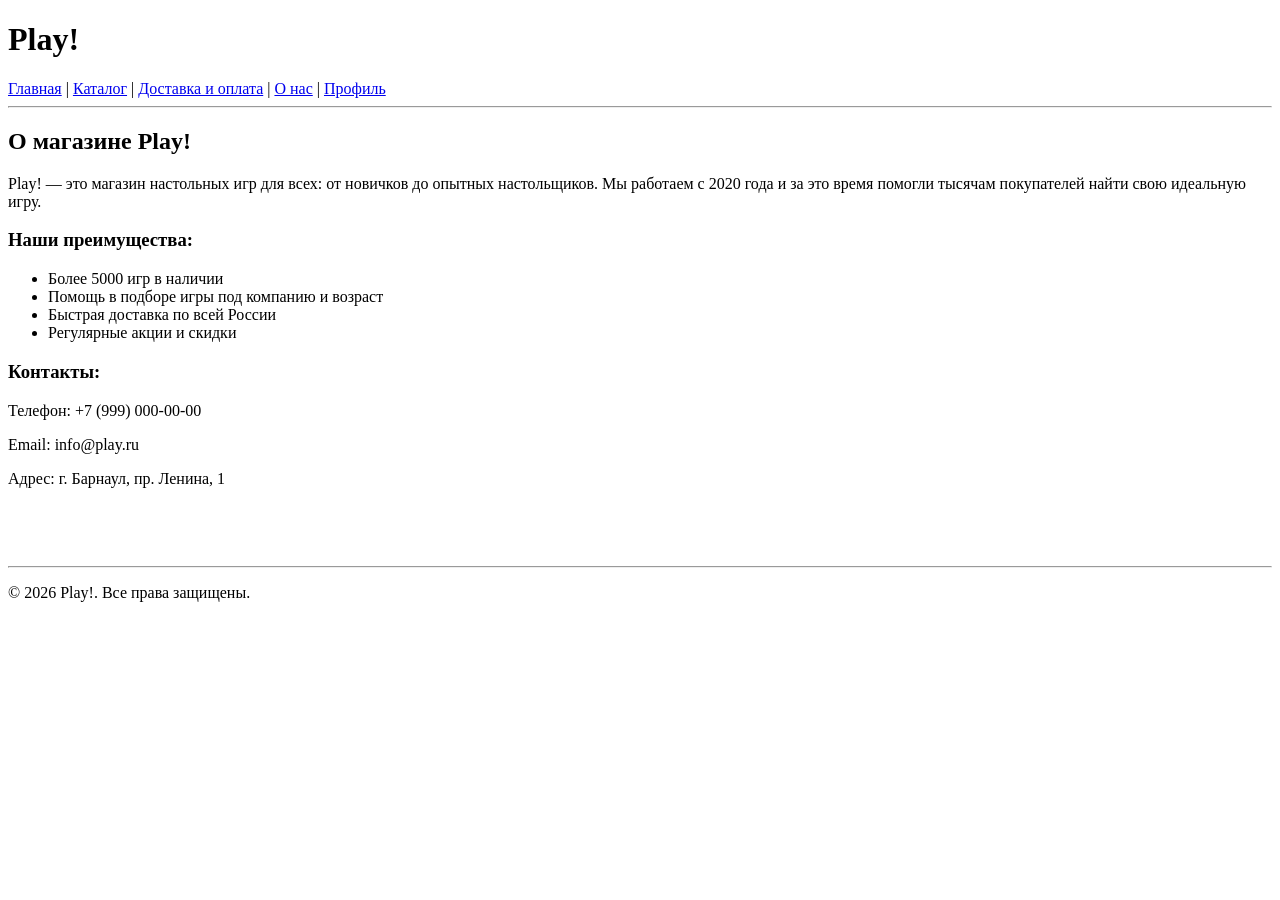
==== www/about.html @ 695b334e "шаблон" ====
<!DOCTYPE html>
<html lang="ru">
<head>
    <meta charset="UTF-8">
    <title>Play! - О нас</title>
</head>
<body>

    <header>
        <h1>Play!</h1>
        <nav>
            <a href="index.html">Главная</a> |
            <a href="catalog.html">Каталог</a> |
            <a href="delivery.html">Доставка и оплата</a> |
            <a href="about.html">О нас</a> |
            <a href="profile.html">Профиль</a>
        </nav>
        <hr>
    </header>

    <main>
        <h2>О магазине Play!</h2>
        <p>Play! — это магазин настольных игр для всех: от новичков до опытных настольщиков. Мы работаем с 2020 года и за это время помогли тысячам покупателей найти свою идеальную игру.</p>

        <h3>Наши преимущества:</h3>
        <ul>
            <li>Более 5000 игр в наличии</li>
            <li>Помощь в подборе игры под компанию и возраст</li>
            <li>Быстрая доставка по всей России</li>
            <li>Регулярные акции и скидки</li>
        </ul>

        <h3>Контакты:</h3>
        <p>Телефон: +7 (999) 000-00-00</p>
        <p>Email: info@play.ru</p>
        <p>Адрес: г. Барнаул, пр. Ленина, 1</p>
    </main>

    <br><br><br>
    <footer>
        <hr>
        <p>&copy; 2026 Play!. Все права защищены.</p>
    </footer>
</body>
</html>
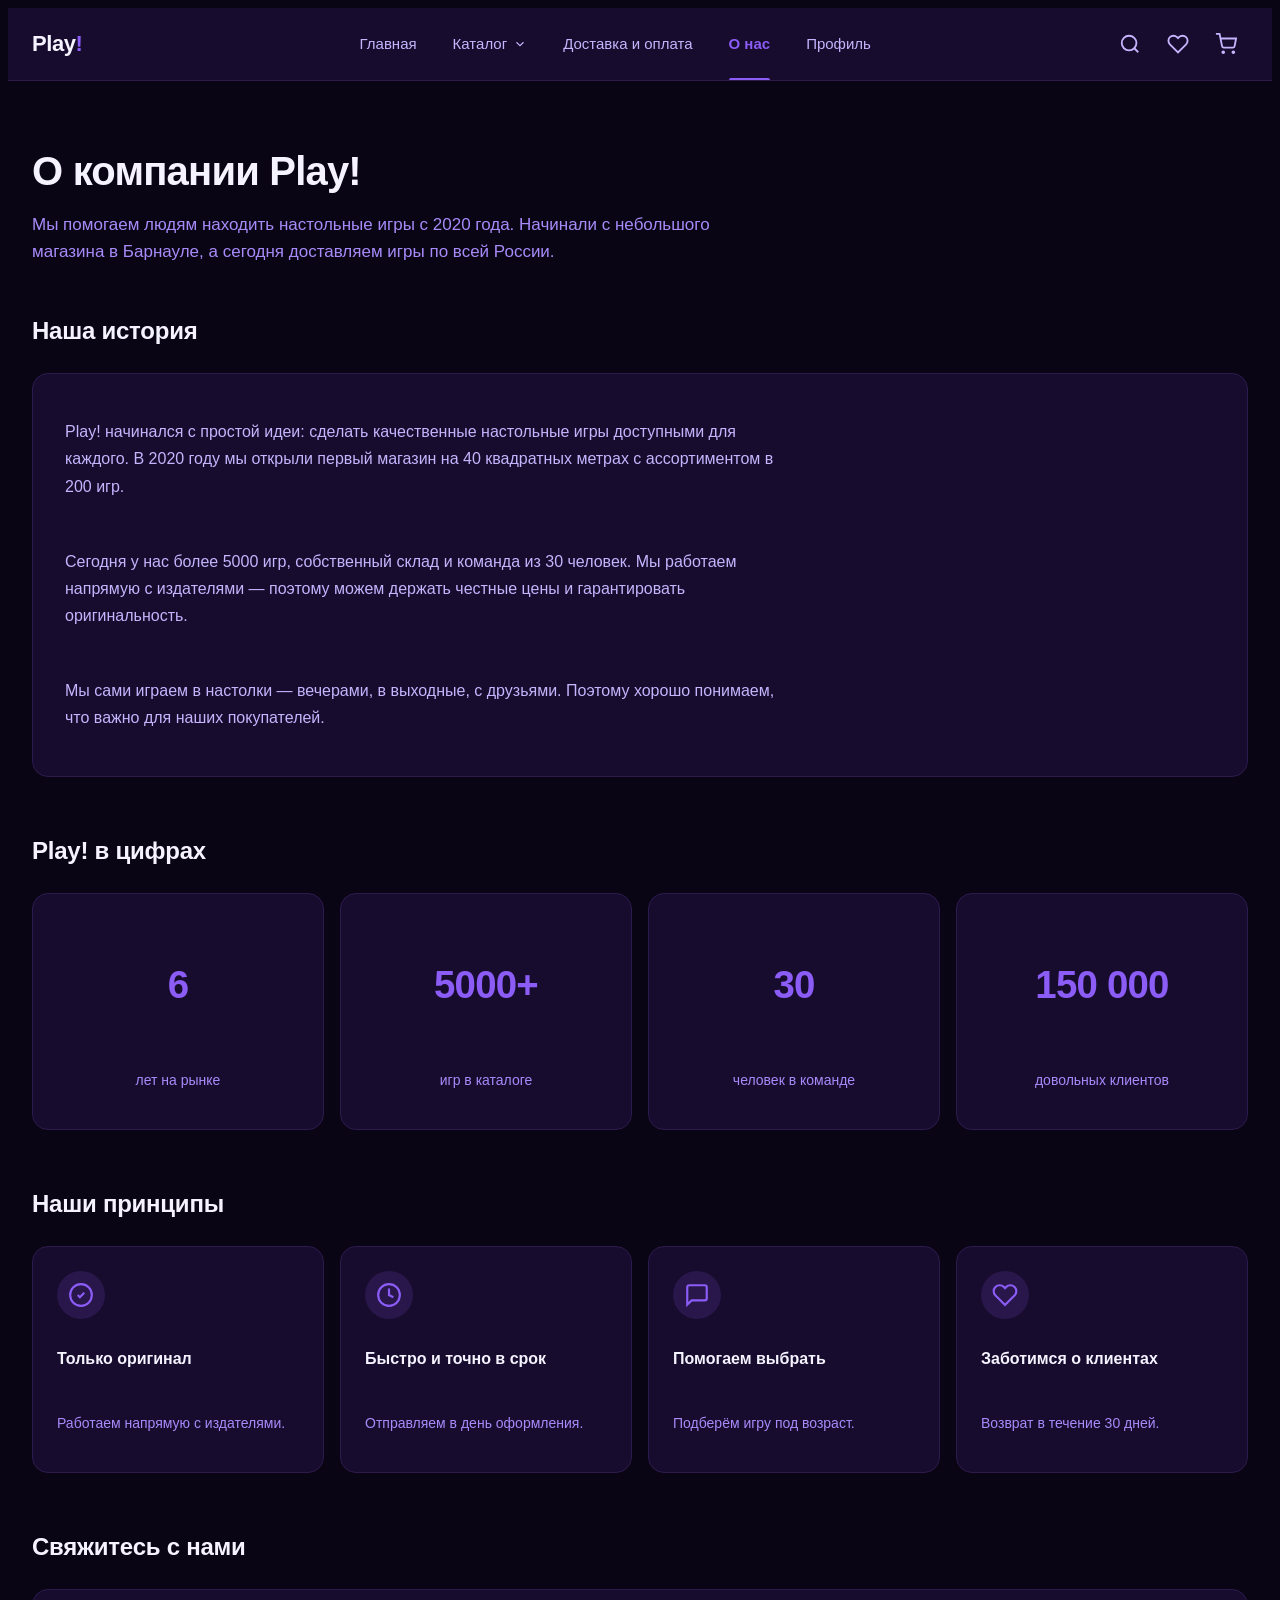
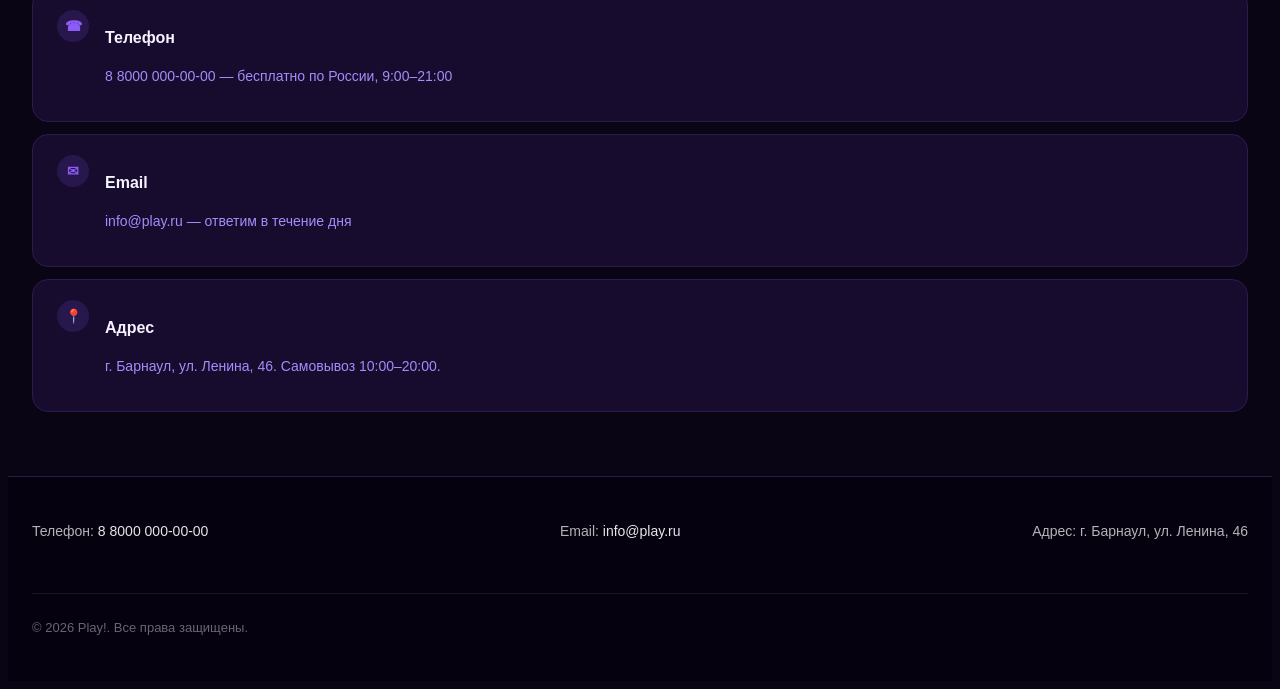
==== commit fac79a75: "были добавлены новые файлы" ====
--- a/www/about.html
+++ b/www/about.html
@@ -2,44 +2,127 @@
 <html lang="ru">
 <head>
     <meta charset="UTF-8">
+    <meta name="viewport" content="width=device-width, initial-scale=1.0">
     <title>Play! - О нас</title>
+    <link rel="stylesheet" href="../css/style.css">
 </head>
 <body>
 
-    <header>
-        <h1>Play!</h1>
-        <nav>
-            <a href="index.html">Главная</a> |
-            <a href="catalog.html">Каталог</a> |
-            <a href="delivery.html">Доставка и оплата</a> |
-            <a href="about.html">О нас</a> |
-            <a href="profile.html">Профиль</a>
-        </nav>
-        <hr>
+    <header class="header">
+        <div class="container header__container">
+            <a href="index.html" class="logo">
+                <span class="logo__title">Play<span class="logo__accent">!</span></span>
+            </a>
+            <nav class="nav">
+                <ul class="nav__list">
+                    <li class="nav__item"><a href="index.html" class="nav__link">Главная</a></li>
+                    <li class="nav__item nav__item--dropdown">
+                        <button type="button" class="catalog-toggle" id="catalog-toggle" aria-expanded="false">
+                            Каталог
+                            <svg class="catalog-toggle__chevron" viewBox="0 0 24 24" fill="none" stroke="currentColor" stroke-width="2"><polyline points="6 9 12 15 18 9"></polyline></svg>
+                        </button>
+                        <div class="catalog-panel" id="catalog-panel">
+                            <div class="catalog-categories">
+                                <a href="catalog.html?genre=strategy" class="catalog-categories__item">Стратегии</a>
+                                <a href="catalog.html?genre=card" class="catalog-categories__item">Карточные</a>
+                                <a href="catalog.html?genre=family" class="catalog-categories__item">Семейные</a>
+                                <a href="catalog.html?genre=puzzle" class="catalog-categories__item">Головоломки</a>
+                                <a href="catalog.html?genre=party" class="catalog-categories__item">Для вечеринок</a>
+                                <a href="catalog.html" class="catalog-categories__item">Другие</a>
+                            </div>
+                        </div>
+                    </li>
+                    <li class="nav__item"><a href="delivery.html" class="nav__link">Доставка и оплата</a></li>
+                    <li class="nav__item"><a href="about.html" class="nav__link nav__link--active">О нас</a></li>
+                    <li class="nav__item"><a href="profile.html" class="nav__link">Профиль</a></li>
+                </ul>
+            </nav>
+            <div class="actions">
+                <!-- Поиск -->
+                <div class="search">
+                    <form class="search__form" id="search-form">
+                        <input type="text" class="search__input" id="search-input" placeholder="Поиск игр...">
+                        <button type="submit" class="search__submit" aria-label="Найти">
+                            <svg viewBox="0 0 24 24" fill="none" stroke="currentColor" stroke-width="2"><circle cx="11" cy="11" r="8"></circle><line x1="21" y1="21" x2="16.65" y2="16.65"></line></svg>
+                        </button>
+                    </form>
+                    <button type="button" class="icon-btn" id="search-toggle" aria-label="Поиск">
+                        <svg class="icon-btn__icon" viewBox="0 0 24 24" fill="none" stroke="currentColor" stroke-width="2"><circle cx="11" cy="11" r="8"></circle><line x1="21" y1="21" x2="16.65" y2="16.65"></line></svg>
+                    </button>
+                </div>
+                
+                <a href="favorites.html" class="icon-btn" aria-label="Избранное">
+                    <svg class="icon-btn__icon" viewBox="0 0 24 24" fill="none" stroke="currentColor" stroke-width="2">
+                        <path d="M20.84 4.61a5.5 5.5 0 0 0-7.78 0L12 5.67l-1.06-1.06a5.5 5.5 0 0 0-7.78 7.78l1.06 1.06L12 21.23l7.78-7.78 1.06-1.06a5.5 5.5 0 0 0 0-7.78z"></path>
+                    </svg>
+                </a>
+                    <!-- Корзина -->
+                    <button type="button" class="icon-btn" aria-label="Корзина">
+                        <svg class="icon-btn__icon" viewBox="0 0 24 24" fill="none" stroke="currentColor" stroke-width="2"><circle cx="9" cy="21" r="1"></circle><circle cx="20" cy="21" r="1"></circle><path d="M1 1h4l2.68 13.39a2 2 0 0 0 2 1.61h9.72a2 2 0 0 0 2-1.61L23 6H6"></path></svg>
+                    </button>
+                </div>
+            </div>
     </header>
 
-    <main>
-        <h2>О магазине Play!</h2>
-        <p>Play! — это магазин настольных игр для всех: от новичков до опытных настольщиков. Мы работаем с 2020 года и за это время помогли тысячам покупателей найти свою идеальную игру.</p>
+    <main class="page">
+        <div class="container">
+            <h1 class="page__title">О компании Play!</h1>
+            <p class="page__lead">Мы помогаем людям находить настольные игры с 2020 года. Начинали с небольшого магазина в Барнауле, а сегодня доставляем игры по всей России.</p>
 
-        <h3>Наши преимущества:</h3>
-        <ul>
-            <li>Более 5000 игр в наличии</li>
-            <li>Помощь в подборе игры под компанию и возраст</li>
-            <li>Быстрая доставка по всей России</li>
-            <li>Регулярные акции и скидки</li>
-        </ul>
+            <section class="page__section">
+                <h2 class="page__subtitle">Наша история</h2>
+                <div class="story">
+                    <div class="story__content">
+                        <p class="story__text">Play! начинался с простой идеи: сделать качественные настольные игры доступными для каждого. В 2020 году мы открыли первый магазин на 40 квадратных метрах с ассортиментом в 200 игр.</p>
+                        <p class="story__text">Сегодня у нас более 5000 игр, собственный склад и команда из 30 человек. Мы работаем напрямую с издателями — поэтому можем держать честные цены и гарантировать оригинальность.</p>
+                        <p class="story__text">Мы сами играем в настолки — вечерами, в выходные, с друзьями. Поэтому хорошо понимаем, что важно для наших покупателей.</p>
+                    </div>
+                </div>
+            </section>
 
-        <h3>Контакты:</h3>
-        <p>Телефон: +7 (999) 000-00-00</p>
-        <p>Email: info@play.ru</p>
-        <p>Адрес: г. Барнаул, пр. Ленина, 1</p>
+            <section class="page__section">
+                <h2 class="page__subtitle">Play! в цифрах</h2>
+                <div class="stats">
+                    <div class="stats__item"><p class="stats__value">6</p><p class="stats__label">лет на рынке</p></div>
+                    <div class="stats__item"><p class="stats__value">5000+</p><p class="stats__label">игр в каталоге</p></div>
+                    <div class="stats__item"><p class="stats__value">30</p><p class="stats__label">человек в команде</p></div>
+                    <div class="stats__item"><p class="stats__value">150 000</p><p class="stats__label">довольных клиентов</p></div>
+                </div>
+            </section>
+
+            <section class="page__section">
+                <h2 class="page__subtitle">Наши принципы</h2>
+                <div class="cards">
+                    <div class="card"><div class="card__icon"><svg viewBox="0 0 24 24" fill="none" stroke="currentColor" stroke-width="2"><path d="M9 12l2 2 4-4"></path><circle cx="12" cy="12" r="10"></circle></svg></div><p class="card__title">Только оригинал</p><p class="card__text">Работаем напрямую с издателями.</p></div>
+                    <div class="card"><div class="card__icon"><svg viewBox="0 0 24 24" fill="none" stroke="currentColor" stroke-width="2"><circle cx="12" cy="12" r="10"></circle><polyline points="12 6 12 12 16 14"></polyline></svg></div><p class="card__title">Быстро и точно в срок</p><p class="card__text">Отправляем в день оформления.</p></div>
+                    <div class="card"><div class="card__icon"><svg viewBox="0 0 24 24" fill="none" stroke="currentColor" stroke-width="2"><path d="M21 15a2 2 0 0 1-2 2H7l-4 4V5a2 2 0 0 1 2-2h14a2 2 0 0 1 2 2z"></path></svg></div><p class="card__title">Помогаем выбрать</p><p class="card__text">Подберём игру под возраст.</p></div>
+                    <div class="card"><div class="card__icon"><svg viewBox="0 0 24 24" fill="none" stroke="currentColor" stroke-width="2"><path d="M20.84 4.61a5.5 5.5 0 0 0-7.78 0L12 5.67l-1.06-1.06a5.5 5.5 0 0 0-7.78 7.78l1.06 1.06L12 21.23l7.78-7.78 1.06-1.06a5.5 5.5 0 0 0 0-7.78z"></path></svg></div><p class="card__title">Заботимся о клиентах</p><p class="card__text">Возврат в течение 30 дней.</p></div>
+                </div>
+            </section>
+
+            <section class="page__section">
+                <h2 class="page__subtitle">Свяжитесь с нами</h2>
+                <div class="info-list">
+                    <div class="info-list__item"><div class="info-list__mark">☎</div><div><p class="info-list__title">Телефон</p><p class="info-list__text">8 8000 000-00-00 — бесплатно по России, 9:00–21:00</p></div></div>
+                    <div class="info-list__item"><div class="info-list__mark">✉</div><div><p class="info-list__title">Email</p><p class="info-list__text">info@play.ru — ответим в течение дня</p></div></div>
+                    <div class="info-list__item"><div class="info-list__mark">📍</div><div><p class="info-list__title">Адрес</p><p class="info-list__text">г. Барнаул, ул. Ленина, 46. Самовывоз 10:00–20:00.</p></div></div>
+                </div>
+            </section>
+        </div>
     </main>
 
-    <br><br><br>
-    <footer>
-        <hr>
-        <p>&copy; 2026 Play!. Все права защищены.</p>
+    <footer class="footer">
+        <div class="container footer__container">
+            <div class="footer__contacts">
+                <p class="footer__text">Телефон: <a href="tel:+79990000000" class="footer__link">8 8000 000-00-00</a></p>
+                <p class="footer__text">Email: <a href="mailto:info@play.ru" class="footer__link">info@play.ru</a></p>
+                <p class="footer__text">Адрес: г. Барнаул, ул. Ленина, 46</p>
+            </div>
+            <p class="footer__copyright">&copy; 2026 Play!. Все права защищены.</p>
+        </div>
     </footer>
+
+    <script src="../js/catalog.js"></script>
+    <script src="../js/search.js"></script>
 </body>
 </html>
--- a/css/style.css
+++ b/css/style.css
@@ -0,0 +1,1508 @@
+@charset "UTF-8";
+*::before,
+*::after {
+  box-sizing: border-box;
+  margin: 0;
+  padding: 0;
+}
+
+body {
+  font-family: "Inter", -apple-system, BlinkMacSystemFont, "Segoe UI", sans-serif;
+  font-size: 16px;
+  line-height: 1.5;
+  color: #f5f3ff;
+  background: #0a0514;
+  -webkit-font-smoothing: antialiased;
+  -moz-osx-font-smoothing: grayscale;
+}
+
+a {
+  color: inherit;
+  text-decoration: none;
+}
+
+ul {
+  list-style: none;
+}
+
+img {
+  display: block;
+  max-width: 100%;
+}
+
+button {
+  font: inherit;
+  color: inherit;
+  background: none;
+  border: none;
+  cursor: pointer;
+}
+
+.container {
+  max-width: 1240px;
+  margin: 0 auto;
+  padding: 0 24px;
+}
+
+::-webkit-scrollbar {
+  width: 10px;
+  height: 10px;
+}
+
+::-webkit-scrollbar-track {
+  background: transparent;
+}
+
+::-webkit-scrollbar-thumb {
+  background: transparent;
+  border-radius: 999px;
+  -webkit-transition: background 0.3s ease;
+  transition: background 0.3s ease;
+}
+
+body:hover ::-webkit-scrollbar-thumb {
+  background: #2d1b4e;
+}
+
+::-webkit-scrollbar-thumb:hover {
+  background: #8b5cf6;
+}
+
+.header {
+  position: sticky;
+  top: 0;
+  z-index: 100;
+  background: #170b2e;
+  border-bottom: 1px solid #2d1b4e;
+}
+.header__container {
+  display: flex;
+  align-items: center;
+  justify-content: space-between;
+  gap: 40px;
+  height: 72px;
+}
+
+.logo {
+  display: flex;
+  align-items: center;
+  gap: 10px;
+  flex-shrink: 0;
+}
+.logo__title {
+  font-size: 1.375rem;
+  font-weight: 800;
+  line-height: 1.1;
+  letter-spacing: -0.02em;
+  color: #f5f3ff;
+}
+.logo__accent {
+  color: #8b5cf6;
+}
+
+.nav__list {
+  display: flex;
+  align-items: center;
+  gap: 4px;
+}
+.nav__item {
+  display: flex;
+}
+.nav__item--dropdown {
+  position: relative;
+}
+.nav__link {
+  position: relative;
+  display: inline-block;
+  padding: 24px 16px;
+  font-size: 0.9375rem;
+  font-weight: 500;
+  color: #c4b5fd;
+  transition: color 200ms cubic-bezier(0.4, 0, 0.2, 1);
+}
+.nav__link:hover {
+  color: #8b5cf6;
+}
+.nav__link--active {
+  color: #8b5cf6;
+  font-weight: 600;
+}
+.nav__link--active::after {
+  content: "";
+  position: absolute;
+  left: 16px;
+  right: 16px;
+  bottom: -1px;
+  height: 2px;
+  background: #8b5cf6;
+  border-radius: 2px 2px 0 0;
+}
+
+.actions {
+  display: flex;
+  align-items: center;
+  gap: 4px;
+  flex-shrink: 0;
+  position: relative;
+}
+
+.search {
+  position: relative;
+  display: flex;
+  align-items: center;
+}
+.search__form {
+  position: absolute;
+  right: 0;
+  top: 50%;
+  transform: translateY(-50%);
+  display: flex;
+  align-items: center;
+  width: 0;
+  opacity: 0;
+  overflow: hidden;
+  transition: width 250ms cubic-bezier(0.4, 0, 0.2, 1), opacity 200ms cubic-bezier(0.4, 0, 0.2, 1);
+}
+.search__form.is-open {
+  width: 280px;
+  opacity: 1;
+}
+.search__input {
+  width: 100%;
+  padding: 10px 44px 10px 16px;
+  font: inherit;
+  font-size: 0.875rem;
+  color: #f5f3ff;
+  background: #120826;
+  border: 1px solid #2d1b4e;
+  border-radius: 999px;
+  transition: border-color 200ms cubic-bezier(0.4, 0, 0.2, 1);
+}
+.search__input::-moz-placeholder {
+  color: #6b7280;
+}
+.search__input::placeholder {
+  color: #6b7280;
+}
+.search__input:focus {
+  outline: none;
+  border-color: #8b5cf6;
+  box-shadow: 0 0 0 3px rgba(139, 92, 246, 0.15);
+}
+.search__submit {
+  position: absolute;
+  right: 6px;
+  top: 50%;
+  transform: translateY(-50%);
+  display: inline-flex;
+  align-items: center;
+  justify-content: center;
+  width: 32px;
+  height: 32px;
+  color: #c4b5fd;
+  border-radius: 50%;
+  transition: color 200ms cubic-bezier(0.4, 0, 0.2, 1), background 200ms cubic-bezier(0.4, 0, 0.2, 1);
+}
+.search__submit:hover {
+  color: #8b5cf6;
+  background: rgba(139, 92, 246, 0.15);
+}
+.search__submit svg {
+  width: 16px;
+  height: 16px;
+}
+
+.icon-btn {
+  display: inline-flex;
+  align-items: center;
+  justify-content: center;
+  width: 44px;
+  height: 44px;
+  border-radius: 50%;
+  color: #c4b5fd;
+  transition: background 200ms cubic-bezier(0.4, 0, 0.2, 1), color 200ms cubic-bezier(0.4, 0, 0.2, 1);
+}
+.icon-btn__icon {
+  width: 22px;
+  height: 22px;
+}
+.icon-btn:hover {
+  background: rgba(139, 92, 246, 0.15);
+  color: #8b5cf6;
+}
+
+.catalog-toggle {
+  display: inline-flex;
+  align-items: center;
+  gap: 6px;
+  padding: 24px 16px;
+  font-size: 0.9375rem;
+  font-weight: 500;
+  color: #c4b5fd;
+  transition: color 200ms cubic-bezier(0.4, 0, 0.2, 1);
+}
+.catalog-toggle:hover {
+  color: #8b5cf6;
+}
+.catalog-toggle[aria-expanded=true] {
+  color: #8b5cf6;
+}
+.catalog-toggle[aria-expanded=true] .catalog-toggle__chevron {
+  transform: rotate(180deg);
+}
+.catalog-toggle__chevron {
+  width: 14px;
+  height: 14px;
+  transition: transform 200ms cubic-bezier(0.4, 0, 0.2, 1);
+}
+
+.catalog-panel {
+  position: absolute;
+  top: 100%;
+  left: 0;
+  z-index: 90;
+  min-width: 260px;
+  background: #170b2e;
+  border: 1px solid #2d1b4e;
+  border-radius: 0 0 16px 16px;
+  box-shadow: 0 12px 32px rgba(139, 92, 246, 0.25);
+  overflow: hidden;
+  display: none;
+  transform-origin: top;
+  animation: catalogSlideDown 220ms cubic-bezier(0.4, 0, 0.2, 1) forwards;
+}
+.catalog-panel.is-open {
+  display: block;
+}
+
+@keyframes catalogSlideDown {
+  from {
+    opacity: 0;
+    transform: translateY(-10px) scaleY(0.96);
+  }
+  to {
+    opacity: 1;
+    transform: translateY(0) scaleY(1);
+  }
+}
+.catalog-categories {
+  padding: 10px 0;
+  background: #120826;
+}
+.catalog-categories__item {
+  position: relative;
+  display: block;
+  width: 100%;
+  padding: 12px 20px;
+  font-size: 0.9375rem;
+  font-weight: 500;
+  text-align: left;
+  color: #c4b5fd;
+  transition: background 150ms cubic-bezier(0.4, 0, 0.2, 1), color 150ms cubic-bezier(0.4, 0, 0.2, 1);
+}
+.catalog-categories__item:hover {
+  background: rgba(139, 92, 246, 0.15);
+  color: #8b5cf6;
+}
+.catalog-categories__item--active {
+  background: #170b2e;
+  color: #8b5cf6;
+  font-weight: 600;
+}
+.catalog-categories__item--active::before {
+  content: "";
+  position: absolute;
+  left: 0;
+  top: 0;
+  bottom: 0;
+  width: 3px;
+  background: #8b5cf6;
+}
+
+.hero {
+  position: relative;
+  display: flex;
+  align-items: center;
+  min-height: 520px;
+  overflow: hidden;
+  color: #f5f3ff;
+}
+.hero__bg {
+  position: absolute;
+  inset: 0;
+  background-position: center;
+  background-size: cover;
+  background-repeat: no-repeat;
+}
+.hero__bg::after {
+  content: "";
+  position: absolute;
+  inset: 0;
+  background: linear-gradient(90deg, rgba(10, 5, 20, 0.95) 0%, rgba(10, 5, 20, 0.6) 45%, rgba(10, 5, 20, 0.2) 100%);
+}
+.hero__container {
+  position: relative;
+  z-index: 3;
+  width: 100%;
+  padding-top: 72px;
+  padding-bottom: 72px;
+}
+.hero__content {
+  max-width: 560px;
+  transition: opacity 300ms cubic-bezier(0.4, 0, 0.2, 1), transform 300ms cubic-bezier(0.4, 0, 0.2, 1);
+}
+.hero__content--fading {
+  opacity: 0;
+  transform: translateY(8px);
+}
+.hero__eyebrow {
+  margin-bottom: 20px;
+  font-size: 0.8125rem;
+  font-weight: 500;
+  letter-spacing: 0.12em;
+  text-transform: uppercase;
+  color: #a78bfa;
+}
+.hero__title {
+  margin-bottom: 20px;
+  font-size: clamp(2rem, 4.4vw, 3.5rem);
+  font-weight: 800;
+  line-height: 1.1;
+  letter-spacing: -0.02em;
+}
+.hero__subtitle {
+  margin-bottom: 32px;
+  font-size: 1.0625rem;
+  line-height: 1.6;
+  color: #a78bfa;
+}
+.hero__arrow {
+  position: absolute;
+  top: 50%;
+  z-index: 4;
+  display: inline-flex;
+  align-items: center;
+  justify-content: center;
+  width: 48px;
+  height: 48px;
+  color: #f5f3ff;
+  background: rgba(255, 255, 255, 0.15);
+  border-radius: 50%;
+  backdrop-filter: blur(6px);
+  transform: translateY(-50%);
+  transition: background 200ms cubic-bezier(0.4, 0, 0.2, 1);
+}
+.hero__arrow__icon {
+  width: 22px;
+  height: 22px;
+}
+.hero__arrow:hover {
+  background: rgba(139, 92, 246, 0.4);
+}
+.hero__arrow--prev {
+  left: 24px;
+}
+.hero__arrow--next {
+  right: 24px;
+}
+.hero__dots {
+  position: absolute;
+  left: 50%;
+  bottom: 28px;
+  z-index: 4;
+  display: flex;
+  gap: 10px;
+  transform: translateX(-50%);
+}
+.hero__dot {
+  width: 10px;
+  height: 10px;
+  background: rgba(255, 255, 255, 0.45);
+  border-radius: 50%;
+  transition: background 200ms cubic-bezier(0.4, 0, 0.2, 1), width 200ms cubic-bezier(0.4, 0, 0.2, 1);
+}
+.hero__dot--active {
+  width: 28px;
+  background: #8b5cf6;
+  border-radius: 5px;
+}
+
+.features {
+  padding: 50px 0;
+}
+.features__list {
+  display: grid;
+  grid-template-columns: repeat(4, 1fr);
+  background: #170b2e;
+  border: 1px solid #2d1b4e;
+  border-radius: 16px;
+  box-shadow: 0 4px 12px rgba(0, 0, 0, 0.5);
+  overflow: hidden;
+}
+.features__item {
+  position: relative;
+  display: flex;
+  align-items: flex-start;
+  gap: 16px;
+  padding: 28px 24px;
+}
+.features__item:not(:last-child)::after {
+  content: "";
+  position: absolute;
+  right: 0;
+  top: 24px;
+  bottom: 24px;
+  width: 1px;
+  background: #2d1b4e;
+}
+.features__icon {
+  display: inline-flex;
+  align-items: center;
+  justify-content: center;
+  width: 48px;
+  height: 48px;
+  flex-shrink: 0;
+  color: #8b5cf6;
+  background: rgba(139, 92, 246, 0.15);
+  border-radius: 50%;
+}
+.features__icon svg {
+  width: 26px;
+  height: 26px;
+}
+.features__title {
+  font-size: 0.9375rem;
+  font-weight: 700;
+  line-height: 1.3;
+  color: #f5f3ff;
+}
+.features__text {
+  font-size: 0.8125rem;
+  line-height: 1.5;
+  color: #a78bfa;
+}
+
+.page {
+  padding: 40px 0 64px;
+}
+.page__title {
+  margin-bottom: 16px;
+  font-size: clamp(1.75rem, 3.5vw, 2.5rem);
+  font-weight: 800;
+  line-height: 1.15;
+  letter-spacing: -0.02em;
+}
+.page__lead {
+  max-width: 720px;
+  margin-bottom: 48px;
+  font-size: 1.0625rem;
+  line-height: 1.6;
+  color: #a78bfa;
+}
+.page__section {
+  margin-bottom: 56px;
+}
+.page__section:last-child {
+  margin-bottom: 0;
+}
+.page__subtitle {
+  margin-bottom: 24px;
+  font-size: 1.5rem;
+  font-weight: 700;
+  letter-spacing: -0.01em;
+}
+
+.cards {
+  display: grid;
+  grid-template-columns: repeat(4, 1fr);
+  gap: 16px;
+}
+
+.card {
+  display: flex;
+  flex-direction: column;
+  gap: 12px;
+  padding: 24px;
+  background: #170b2e;
+  border: 1px solid #2d1b4e;
+  border-radius: 16px;
+  transition: border-color 200ms cubic-bezier(0.4, 0, 0.2, 1), transform 200ms cubic-bezier(0.4, 0, 0.2, 1);
+}
+.card:hover {
+  border-color: #8b5cf6;
+  transform: translateY(-2px);
+}
+.card__icon {
+  display: inline-flex;
+  align-items: center;
+  justify-content: center;
+  width: 48px;
+  height: 48px;
+  color: #8b5cf6;
+  background: rgba(139, 92, 246, 0.15);
+  border-radius: 50%;
+}
+.card__icon svg {
+  width: 26px;
+  height: 26px;
+}
+.card__title {
+  font-size: 1rem;
+  font-weight: 700;
+  color: #f5f3ff;
+}
+.card__text {
+  flex-grow: 1;
+  font-size: 0.875rem;
+  line-height: 1.5;
+  color: #a78bfa;
+}
+.card__price {
+  margin-top: 4px;
+  font-size: 1.125rem;
+  font-weight: 700;
+  color: #8b5cf6;
+}
+
+.info-list {
+  display: grid;
+  gap: 12px;
+}
+.info-list__item {
+  display: flex;
+  gap: 16px;
+  padding: 20px 24px;
+  background: #170b2e;
+  border: 1px solid #2d1b4e;
+  border-radius: 16px;
+}
+.info-list__mark {
+  display: inline-flex;
+  align-items: center;
+  justify-content: center;
+  width: 32px;
+  height: 32px;
+  flex-shrink: 0;
+  font-size: 0.875rem;
+  font-weight: 700;
+  color: #8b5cf6;
+  background: rgba(139, 92, 246, 0.15);
+  border-radius: 50%;
+}
+.info-list__title {
+  font-size: 1rem;
+  font-weight: 700;
+  color: #f5f3ff;
+}
+.info-list__text {
+  font-size: 0.875rem;
+  line-height: 1.5;
+  color: #a78bfa;
+}
+
+.story {
+  padding: 28px 32px;
+  background: #170b2e;
+  border: 1px solid #2d1b4e;
+  border-radius: 16px;
+}
+.story__content {
+  display: flex;
+  flex-direction: column;
+  gap: 16px;
+  max-width: 720px;
+}
+.story__text {
+  font-size: 1rem;
+  line-height: 1.7;
+  color: #c4b5fd;
+}
+
+.stats {
+  display: grid;
+  grid-template-columns: repeat(4, 1fr);
+  gap: 16px;
+}
+.stats__item {
+  display: flex;
+  flex-direction: column;
+  gap: 4px;
+  padding: 24px;
+  text-align: center;
+  background: #170b2e;
+  border: 1px solid #2d1b4e;
+  border-radius: 16px;
+}
+.stats__value {
+  font-size: clamp(1.75rem, 3vw, 2.5rem);
+  font-weight: 800;
+  letter-spacing: -0.02em;
+  color: #8b5cf6;
+}
+.stats__label {
+  font-size: 0.875rem;
+  color: #a78bfa;
+}
+
+.form {
+  display: flex;
+  flex-direction: column;
+  gap: 20px;
+}
+.form__row {
+  display: grid;
+  grid-template-columns: minmax(0, 1fr) minmax(0, 1fr);
+  gap: 12px;
+}
+.form__field {
+  display: flex;
+  flex-direction: column;
+  gap: 6px;
+  min-width: 0;
+}
+.form__label {
+  font-size: 0.8125rem;
+  font-weight: 500;
+  color: #a78bfa;
+}
+.form__input {
+  width: 100%;
+  min-width: 0;
+  padding: 12px 14px;
+  font: inherit;
+  font-size: 0.9375rem;
+  color: #f5f3ff;
+  background: #120826;
+  border: 1px solid #2d1b4e;
+  border-radius: 8px;
+  box-sizing: border-box;
+  transition: border-color 200ms cubic-bezier(0.4, 0, 0.2, 1), box-shadow 200ms cubic-bezier(0.4, 0, 0.2, 1);
+}
+.form__input::-moz-placeholder {
+  color: #6b7280;
+}
+.form__input::placeholder {
+  color: #6b7280;
+}
+.form__input:focus {
+  outline: none;
+  border-color: #8b5cf6;
+  box-shadow: 0 0 0 3px rgba(139, 92, 246, 0.15);
+}
+.form__actions {
+  display: flex;
+  justify-content: flex-end;
+  margin-top: 4px;
+}
+
+.btn {
+  display: inline-flex;
+  align-items: center;
+  justify-content: center;
+  padding: 12px 24px;
+  font-size: 0.9375rem;
+  font-weight: 600;
+  border-radius: 8px;
+  transition: background 200ms cubic-bezier(0.4, 0, 0.2, 1), color 200ms cubic-bezier(0.4, 0, 0.2, 1), opacity 200ms cubic-bezier(0.4, 0, 0.2, 1);
+  cursor: pointer;
+}
+.btn--primary {
+  color: #fff;
+  background: #8b5cf6;
+}
+.btn--primary:hover:not(:disabled) {
+  background: #7c3aed;
+}
+.btn--ghost {
+  color: #8b5cf6;
+  background: transparent;
+  border: 1px dashed #8b5cf6;
+}
+.btn--ghost:hover:not(:disabled) {
+  background: rgba(139, 92, 246, 0.15);
+}
+.btn:disabled {
+  opacity: 0.4;
+  cursor: not-allowed;
+  pointer-events: none;
+}
+
+.checkbox {
+  display: inline-flex;
+  align-items: center;
+  gap: 10px;
+  font-size: 0.875rem;
+  line-height: 1.4;
+  color: #c4b5fd;
+  cursor: pointer;
+}
+.checkbox__input {
+  position: absolute;
+  width: 0;
+  height: 0;
+  opacity: 0;
+}
+.checkbox__input:checked + .checkbox__box {
+  background: #8b5cf6;
+  border-color: #8b5cf6;
+}
+.checkbox__input:checked + .checkbox__box::after {
+  transform: rotate(45deg) scale(1);
+}
+.checkbox__input:focus-visible + .checkbox__box {
+  box-shadow: 0 0 0 3px rgba(139, 92, 246, 0.15);
+}
+.checkbox__box {
+  position: relative;
+  display: inline-block;
+  width: 18px;
+  height: 18px;
+  flex-shrink: 0;
+  background: #120826;
+  border: 1px solid #2d1b4e;
+  border-radius: 4px;
+  transition: background 200ms cubic-bezier(0.4, 0, 0.2, 1), border-color 200ms cubic-bezier(0.4, 0, 0.2, 1);
+}
+.checkbox__box::after {
+  content: "";
+  position: absolute;
+  left: 5px;
+  top: 1px;
+  width: 5px;
+  height: 10px;
+  border: solid #fff;
+  border-width: 0 2px 2px 0;
+  transform: rotate(45deg) scale(0);
+  transition: transform 200ms cubic-bezier(0.4, 0, 0.2, 1);
+}
+
+.auth {
+  display: flex;
+  align-items: center;
+  min-height: calc(100vh - 72px - 200px);
+  padding: 64px 0;
+}
+.auth__container {
+  display: flex;
+  justify-content: center;
+  width: 100%;
+}
+.auth__card {
+  width: 100%;
+  max-width: 900px;
+  background: #170b2e;
+  border: 1px solid #2d1b4e;
+  border-radius: 16px;
+  overflow: hidden;
+}
+.auth__tabs {
+  display: grid;
+  grid-template-columns: 1fr 1fr;
+  border-bottom: 1px solid #2d1b4e;
+}
+.auth__tab {
+  padding: 16px;
+  font-size: 0.9375rem;
+  font-weight: 600;
+  color: #a78bfa;
+  background: transparent;
+  border-bottom: 2px solid transparent;
+  transition: color 200ms cubic-bezier(0.4, 0, 0.2, 1), border-color 200ms cubic-bezier(0.4, 0, 0.2, 1);
+}
+.auth__tab:hover {
+  color: #f5f3ff;
+}
+.auth__tab--active {
+  color: #8b5cf6;
+  border-bottom-color: #8b5cf6;
+}
+.auth__panel {
+  display: flex;
+  flex-direction: column;
+  gap: 16px;
+  padding: 32px;
+}
+.auth__panel[hidden] {
+  display: none;
+}
+.auth__title {
+  font-size: 1.375rem;
+  font-weight: 700;
+  color: #f5f3ff;
+}
+.auth__subtitle {
+  margin-bottom: 8px;
+  font-size: 0.875rem;
+  color: #a78bfa;
+}
+.auth__row {
+  display: flex;
+  flex-wrap: wrap;
+  align-items: center;
+  justify-content: space-between;
+  gap: 16px;
+}
+.auth__link {
+  font-size: 0.875rem;
+  color: #8b5cf6;
+  transition: color 200ms cubic-bezier(0.4, 0, 0.2, 1);
+}
+.auth__link:hover {
+  color: #7c3aed;
+  text-decoration: underline;
+}
+.auth__submit {
+  width: 100%;
+  margin-top: 8px;
+}
+.auth__note {
+  font-size: 0.875rem;
+  text-align: center;
+  color: #a78bfa;
+}
+
+.catalog-page {
+  display: grid;
+  grid-template-columns: 260px 1fr;
+  gap: 32px;
+  align-items: start;
+}
+.catalog-page__main {
+  min-width: 0;
+}
+.catalog-page__head {
+  display: flex;
+  flex-wrap: wrap;
+  justify-content: space-between;
+  align-items: flex-end;
+  gap: 24px;
+  margin-bottom: 24px;
+}
+.catalog-page__title {
+  margin-bottom: 6px;
+  font-size: clamp(1.5rem, 3vw, 2rem);
+  font-weight: 800;
+  line-height: 1.15;
+}
+.catalog-page__count {
+  font-size: 0.875rem;
+  color: #a78bfa;
+}
+.catalog-page__sort {
+  display: inline-flex;
+  align-items: center;
+  gap: 8px;
+  font-size: 0.875rem;
+  color: #a78bfa;
+}
+.catalog-page__empty {
+  grid-column: 1/-1;
+  padding: 48px;
+  text-align: center;
+  color: #a78bfa;
+  background: #170b2e;
+  border: 1px dashed #2d1b4e;
+  border-radius: 16px;
+}
+.catalog-page__more {
+  display: flex;
+  justify-content: center;
+  margin-top: 32px;
+}
+
+.catalog-page__sort {
+  display: inline-flex;
+  align-items: center;
+  gap: 8px;
+  font-size: 0.875rem;
+  color: #a78bfa;
+}
+.catalog-page__sort select {
+  padding: 10px 36px 10px 14px;
+  font: inherit;
+  font-size: 0.875rem;
+  color: #f5f3ff;
+  background-color: #170b2e;
+  background-image: url("data:image/svg+xml;charset=utf-8,%3Csvg xmlns='http://www.w3.org/2000/svg' width='12' height='12' viewBox='0 0 24 24' fill='none' stroke='%23a78bfa' stroke-width='2'%3E%3Cpolyline points='6 9 12 15 18 9'/%3E%3C/svg%3E");
+  background-repeat: no-repeat;
+  background-position: right 12px center;
+  border: 1px solid #2d1b4e;
+  border-radius: 8px;
+  cursor: pointer;
+  -moz-appearance: none;
+       appearance: none;
+  -webkit-appearance: none;
+  transition: border-color 200ms cubic-bezier(0.4, 0, 0.2, 1), box-shadow 200ms cubic-bezier(0.4, 0, 0.2, 1);
+}
+.catalog-page__sort select:hover {
+  border-color: #8b5cf6;
+}
+.catalog-page__sort select:focus {
+  outline: none;
+  border-color: #8b5cf6;
+  box-shadow: 0 0 0 3px rgba(139, 92, 246, 0.15);
+}
+.catalog-page__sort select option {
+  background: #170b2e;
+  color: #f5f3ff;
+  padding: 8px;
+}
+
+.catalog-filters {
+  position: sticky;
+  top: 96px;
+  display: flex;
+  flex-direction: column;
+  gap: 16px;
+  min-width: 0;
+}
+.catalog-filters__heading {
+  font-size: 1.125rem;
+  font-weight: 700;
+}
+.catalog-filters__block {
+  padding: 16px 20px;
+  background: #170b2e;
+  border: 1px solid #2d1b4e;
+  border-radius: 16px;
+  box-sizing: border-box;
+}
+.catalog-filters__title {
+  margin-bottom: 12px;
+  font-size: 0.8125rem;
+  font-weight: 700;
+  text-transform: uppercase;
+  letter-spacing: 0.08em;
+  color: #a78bfa;
+}
+.catalog-filters__options {
+  display: flex;
+  flex-direction: column;
+  gap: 10px;
+  min-width: 0;
+}
+.catalog-filters__label {
+  display: flex;
+  align-items: center;
+  gap: 10px;
+  font-size: 0.875rem;
+  color: #c4b5fd;
+  cursor: pointer;
+}
+.catalog-filters__label:hover {
+  color: #f5f3ff;
+}
+.catalog-filters {
+  /* ===== ЦЕНА ===== */
+}
+.catalog-filters__price {
+  display: grid;
+  grid-template-columns: minmax(0, 1fr) auto minmax(0, 1fr);
+  align-items: center;
+  gap: 8px;
+}
+.catalog-filters__price input {
+  width: 100%;
+  min-width: 0;
+  padding: 10px 12px;
+  font: inherit;
+  font-size: 0.8125rem;
+  color: #f5f3ff;
+  background: #120826;
+  border: 1px solid #2d1b4e;
+  border-radius: 8px;
+  box-sizing: border-box;
+  -moz-appearance: textfield;
+}
+.catalog-filters__price input::-webkit-outer-spin-button, .catalog-filters__price input::-webkit-inner-spin-button {
+  -webkit-appearance: none;
+  margin: 0;
+}
+.catalog-filters__price input::-moz-placeholder {
+  color: #6b7280;
+}
+.catalog-filters__price input::placeholder {
+  color: #6b7280;
+}
+.catalog-filters__price input:focus {
+  outline: none;
+  border-color: #8b5cf6;
+  box-shadow: 0 0 0 3px rgba(139, 92, 246, 0.15);
+}
+.catalog-filters__dash {
+  color: #6b7280;
+  flex-shrink: 0;
+  font-size: 0.875rem;
+}
+.catalog-filters__apply {
+  width: 100%;
+  box-sizing: border-box;
+  margin-top: 4px;
+}
+
+.catalog-filters__reset {
+  display: inline-flex;
+  align-items: center;
+  gap: 4px;
+  padding: 6px 12px;
+  font-size: 0.8125rem;
+  font-weight: 500;
+  color: #8b5cf6;
+  background: rgba(139, 92, 246, 0.15);
+  border: 1px solid transparent;
+  border-radius: 999px;
+  cursor: pointer;
+  transition: background 200ms cubic-bezier(0.4, 0, 0.2, 1), color 200ms cubic-bezier(0.4, 0, 0.2, 1), border-color 200ms cubic-bezier(0.4, 0, 0.2, 1);
+}
+.catalog-filters__reset:hover {
+  background: #8b5cf6;
+  color: #fff;
+}
+.catalog-filters__reset:active {
+  background: #7c3aed;
+}
+
+.products-grid {
+  display: grid;
+  grid-template-columns: repeat(3, 1fr);
+  gap: 20px;
+}
+
+.product-card {
+  display: flex;
+  flex-direction: column;
+  background: #170b2e;
+  border: 1px solid #2d1b4e;
+  border-radius: 16px;
+  overflow: hidden;
+  transition: border-color 200ms cubic-bezier(0.4, 0, 0.2, 1), transform 200ms cubic-bezier(0.4, 0, 0.2, 1);
+}
+.product-card:hover {
+  border-color: #8b5cf6;
+  transform: translateY(-2px);
+}
+.product-card:hover .product-card__image {
+  transform: scale(1.05);
+}
+.product-card__image-wrap {
+  position: relative;
+  display: block;
+  aspect-ratio: 4/3;
+  background: #120826;
+  overflow: hidden;
+}
+.product-card__image {
+  width: 100%;
+  height: 100%;
+  -o-object-fit: cover;
+     object-fit: cover;
+  transition: transform 400ms cubic-bezier(0.4, 0, 0.2, 1);
+}
+.product-card__badge {
+  position: absolute;
+  top: 12px;
+  padding: 4px 10px;
+  font-size: 0.75rem;
+  font-weight: 700;
+  color: #fff;
+  border-radius: 999px;
+}
+.product-card__badge--new {
+  left: 12px;
+  background: #8b5cf6;
+}
+.product-card__badge--sale {
+  right: 12px;
+  background: #ef4444;
+}
+.product-card__body {
+  display: flex;
+  flex-direction: column;
+  gap: 8px;
+  padding: 16px;
+  flex-grow: 1;
+}
+.product-card__brand {
+  font-size: 0.75rem;
+  font-weight: 600;
+  text-transform: uppercase;
+  letter-spacing: 0.06em;
+  color: #a78bfa;
+}
+.product-card__title {
+  min-height: 2.7em;
+  font-size: 0.9375rem;
+  font-weight: 600;
+  color: #f5f3ff;
+}
+.product-card__prices {
+  display: flex;
+  align-items: baseline;
+  gap: 8px;
+  margin-top: auto;
+  padding-top: 4px;
+}
+.product-card__price {
+  font-size: 1.125rem;
+  font-weight: 800;
+  color: #f5f3ff;
+}
+.product-card__old-price {
+  font-size: 0.875rem;
+  color: #a78bfa;
+  text-decoration: line-through;
+}
+.product-card__button {
+  width: 100%;
+  margin-top: 8px;
+}
+
+.product-breadcrumb {
+  display: flex;
+  flex-wrap: wrap;
+  align-items: center;
+  gap: 8px;
+  margin-bottom: 32px;
+  font-size: 0.875rem;
+  color: #a78bfa;
+}
+.product-breadcrumb a {
+  color: #c4b5fd;
+  transition: color 200ms cubic-bezier(0.4, 0, 0.2, 1);
+}
+.product-breadcrumb a:hover {
+  color: #8b5cf6;
+}
+.product-breadcrumb span {
+  color: #6b7280;
+}
+.product-breadcrumb b {
+  color: #f5f3ff;
+  font-weight: 600;
+}
+
+.product-page__grid {
+  display: grid;
+  grid-template-columns: 1fr 1fr;
+  gap: 60px;
+  align-items: start;
+}
+.product-page__gallery {
+  position: sticky;
+  top: 100px;
+}
+.product-page__image-wrap {
+  position: relative;
+  aspect-ratio: 1/1;
+  background: #170b2e;
+  border: 1px solid #2d1b4e;
+  border-radius: 16px;
+  overflow: hidden;
+  transition: border-color 300ms cubic-bezier(0.4, 0, 0.2, 1), box-shadow 300ms cubic-bezier(0.4, 0, 0.2, 1);
+}
+.product-page__image-wrap:hover {
+  border-color: #8b5cf6;
+  box-shadow: 0 20px 60px rgba(139, 92, 246, 0.15);
+}
+.product-page__image {
+  width: 100%;
+  height: 100%;
+  -o-object-fit: cover;
+     object-fit: cover;
+  transition: transform 600ms cubic-bezier(0.4, 0, 0.2, 1);
+}
+.product-page__image-wrap:hover .product-page__image {
+  transform: scale(1.05);
+}
+.product-page__badge {
+  position: absolute;
+  top: 20px;
+  padding: 8px 16px;
+  font-size: 0.8125rem;
+  font-weight: 700;
+  color: #fff;
+  border-radius: 999px;
+  z-index: 2;
+}
+.product-page__badge--new {
+  left: 20px;
+  background: #8b5cf6;
+  box-shadow: 0 4px 12px rgba(139, 92, 246, 0.4);
+}
+.product-page__badge--sale {
+  right: 20px;
+  background: #ef4444;
+  box-shadow: 0 4px 12px rgba(239, 68, 68, 0.4);
+}
+.product-page__body {
+  display: flex;
+  flex-direction: column;
+  gap: 24px;
+}
+.product-page__brand {
+  font-size: 0.75rem;
+  font-weight: 700;
+  text-transform: uppercase;
+  letter-spacing: 0.1em;
+  color: #8b5cf6;
+}
+.product-page__title {
+  margin: 0;
+  font-size: clamp(1.75rem, 3.5vw, 2.75rem);
+  font-weight: 800;
+  line-height: 1.1;
+  letter-spacing: -0.02em;
+  color: #f5f3ff;
+}
+.product-page__price-block {
+  display: flex;
+  align-items: baseline;
+  gap: 14px;
+  padding: 20px 0;
+  border-top: 1px solid #2d1b4e;
+  border-bottom: 1px solid #2d1b4e;
+}
+.product-page__price {
+  font-size: 2.5rem;
+  font-weight: 800;
+  line-height: 1;
+  letter-spacing: -0.02em;
+  color: #f5f3ff;
+}
+.product-page__old-price {
+  font-size: 1.25rem;
+  color: #a78bfa;
+  text-decoration: line-through;
+}
+.product-page__discount {
+  padding: 4px 10px;
+  font-size: 0.875rem;
+  font-weight: 700;
+  color: #fff;
+  background: #ef4444;
+  border-radius: 999px;
+}
+.product-page__stock {
+  font-size: 0.9375rem;
+  color: #4ade80;
+  margin-top: -12px;
+}
+.product-page__specs {
+  padding: 24px;
+  background: #170b2e;
+  border: 1px solid #2d1b4e;
+  border-radius: 16px;
+}
+.product-page__specs-title {
+  margin: 0 0 16px 0;
+  font-size: 1rem;
+  font-weight: 700;
+  color: #f5f3ff;
+}
+.product-page__specs-list {
+  display: flex;
+  flex-direction: column;
+}
+.product-page__spec {
+  display: flex;
+  justify-content: space-between;
+  align-items: center;
+  padding: 12px 0;
+  font-size: 0.9375rem;
+  border-bottom: 1px dashed #2d1b4e;
+}
+.product-page__spec:last-child {
+  border-bottom: none;
+  padding-bottom: 0;
+}
+.product-page__spec:first-child {
+  padding-top: 0;
+}
+.product-page__spec-label {
+  color: #a78bfa;
+}
+.product-page__spec-value {
+  font-weight: 600;
+  color: #f5f3ff;
+}
+.product-page__description p {
+  font-size: 0.9375rem;
+  line-height: 1.7;
+  color: #c4b5fd;
+}
+.product-page__actions {
+  display: flex;
+  gap: 12px;
+  padding-top: 8px;
+}
+.product-page__add {
+  flex-grow: 1;
+  padding: 18px 32px;
+  font-size: 1rem;
+}
+.product-page__favorite {
+  display: inline-flex;
+  align-items: center;
+  justify-content: center;
+  width: 60px;
+  height: 60px;
+  flex-shrink: 0;
+  color: #c4b5fd;
+  background: #170b2e;
+  border: 1px solid #2d1b4e;
+  border-radius: 8px;
+  cursor: pointer;
+  transition: all 250ms cubic-bezier(0.4, 0, 0.2, 1);
+}
+.product-page__favorite:hover {
+  color: #8b5cf6;
+  background: rgba(139, 92, 246, 0.15);
+  border-color: #8b5cf6;
+  transform: scale(1.05);
+}
+.product-page__favorite.is-active {
+  color: #fff;
+  background: #8b5cf6;
+  border-color: #8b5cf6;
+}
+.product-page__favorite.is-active .product-page__favorite-icon {
+  fill: #fff;
+}
+.product-page__favorite-icon {
+  transition: fill 250ms cubic-bezier(0.4, 0, 0.2, 1);
+}
+
+@media (max-width: 900px) {
+  .product-page__grid {
+    grid-template-columns: 1fr;
+    gap: 32px;
+  }
+  .product-page__gallery {
+    position: static;
+  }
+}
+@media (max-width: 768px) {
+  .product-page__title {
+    font-size: 1.75rem;
+  }
+  .product-page__price {
+    font-size: 2rem;
+  }
+  .product-page__actions {
+    flex-direction: column;
+  }
+  .product-page__favorite {
+    width: 100%;
+    height: 52px;
+  }
+}
+.footer {
+  padding: 30px 0;
+  color: rgba(255, 255, 255, 0.7);
+  background: #06010f;
+  border-top: 1px solid #2d1b4e;
+}
+.footer__container {
+  display: flex;
+  flex-direction: column;
+  gap: 24px;
+}
+.footer__contacts {
+  display: flex;
+  justify-content: space-between;
+  gap: 10px;
+  font-style: normal;
+}
+.footer__text {
+  font-size: 0.875rem;
+}
+.footer__link {
+  color: rgba(255, 255, 255, 0.9);
+  transition: color 200ms cubic-bezier(0.4, 0, 0.2, 1);
+}
+.footer__link:hover {
+  color: #8b5cf6;
+  text-decoration: underline;
+}
+.footer__copyright {
+  padding-top: 24px;
+  font-size: 0.8125rem;
+  color: rgba(255, 255, 255, 0.4);
+  border-top: 1px solid rgba(255, 255, 255, 0.08);
+}
+
+@media (max-width: 1024px) {
+  .header__container {
+    gap: 20px;
+  }
+  .nav__link, .catalog-toggle {
+    padding: 24px 10px;
+    font-size: 0.875rem;
+  }
+  .features__list {
+    grid-template-columns: repeat(2, 1fr);
+  }
+  .cards {
+    grid-template-columns: repeat(2, 1fr);
+  }
+  .stats {
+    grid-template-columns: repeat(2, 1fr);
+  }
+  .catalog-page {
+    grid-template-columns: 220px 1fr;
+    gap: 24px;
+  }
+}
+@media (max-width: 900px) {
+  .product-page__grid {
+    grid-template-columns: 1fr;
+    gap: 24px;
+  }
+  .catalog-panel {
+    position: fixed;
+    top: 72px;
+    left: 0;
+    right: 0;
+    min-width: 0;
+  }
+}
+@media (max-width: 768px) {
+  .header__container {
+    height: auto;
+    padding: 12px 0;
+    flex-wrap: wrap;
+    gap: 12px;
+  }
+  .nav {
+    order: 3;
+    flex: 1 0 100%;
+    overflow-x: auto;
+  }
+  .hero {
+    min-height: 440px;
+  }
+  .hero__arrow {
+    display: none;
+  }
+  .features__list {
+    grid-template-columns: 1fr;
+  }
+  .cards {
+    grid-template-columns: 1fr;
+  }
+  .form__row {
+    grid-template-columns: 1fr;
+  }
+  .stats {
+    grid-template-columns: 1fr;
+  }
+  .catalog-page {
+    grid-template-columns: 1fr;
+  }
+  .products-grid {
+    grid-template-columns: 1fr;
+  }
+  .footer__contacts {
+    flex-direction: column;
+  }
+}/*# sourceMappingURL=style.css.map */
